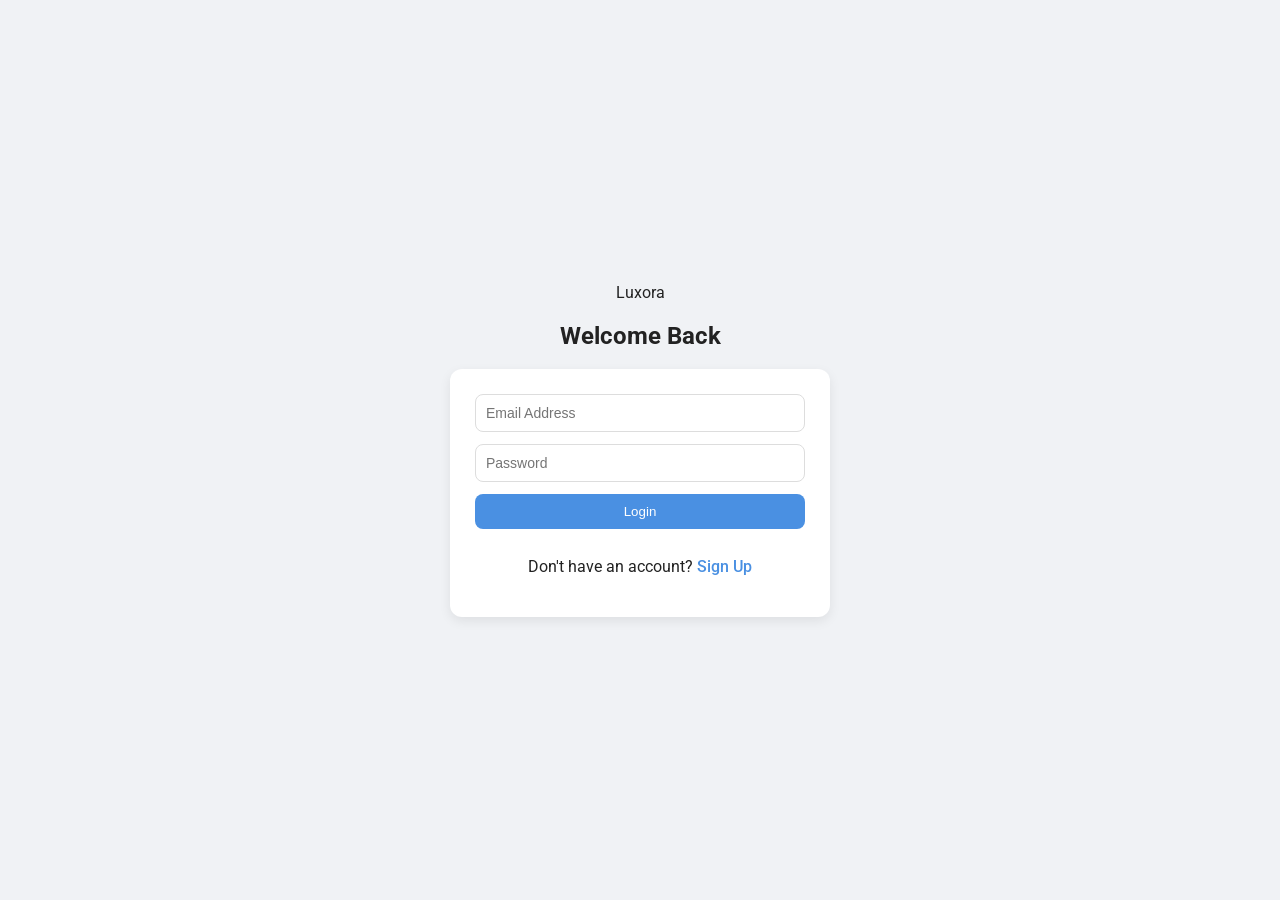
==== index.html @ 5850a87c "Add files via upload" ====
<!DOCTYPE html>
<html lang="en">
<head>
  <meta charset="UTF-8" />
  <meta name="viewport" content="width=device-width, initial-scale=1.0" />
  <title>Login • Luxora</title>
  <link rel="stylesheet" href="style.css" />
</head>
<body class="auth-body">
  <div class="auth-container">
    <div class="brand">Luxora</div>

    <h2 class="auth-heading">Welcome Back</h2>

    <div class="auth-card">
      <input type="email" id="login-email" class="auth-input" placeholder="Email Address" />
      <input type="password" id="login-password" class="auth-input" placeholder="Password" />

      <button id="login-btn" class="auth-btn">Login</button>

      <p class="auth-switch">Don't have an account? <a href="signup.html">Sign Up</a></p>
    </div>
  </div>

  <script src="app.js"></script>
</body>
</html>
---- style.css ----
/* --------------------------- */
/* --- Social Media Light Theme UI --- */
/* --------------------------- */

@import url('https://fonts.googleapis.com/css2?family=Roboto:wght@400;500;700&display=swap');

:root {
  --primary-color: #4a90e2;
  --bg-color: #f0f2f5;
  --card-bg: #fff;
  --text-color: #222;
  --secondary-text: #555;
  --border-color: #ddd;
  --shadow: 0 4px 12px rgba(0,0,0,0.08);
}

body {
  margin: 0;
  padding: 0;
  font-family: 'Roboto', sans-serif;
  background-color: var(--bg-color);
  color: var(--text-color);
}

/* ----------- Header / Navbar ----------- */
.main-header {
  background-color: var(--card-bg);
  padding: 12px 20px;
  display: flex;
  justify-content: space-between;
  align-items: center;
  box-shadow: var(--shadow);
  position: sticky;
  top: 0;
  z-index: 100;
}

.main-header .brand {
  font-weight: 700;
  font-size: 24px;
  color: var(--primary-color);
}

.main-header .user-display {
  font-weight: 500;
}

.logout-btn {
  background-color: var(--primary-color);
  color: #fff;
  padding: 8px 14px;
  border-radius: 8px;
  border: none;
  cursor: pointer;
  font-weight: 500;
}

.logout-btn:hover {
  opacity: 0.9;
}

/* ----------- Post Creation ----------- */
.post-create {
  background-color: var(--card-bg);
  width: 500px;
  margin: 20px auto;
  padding: 20px;
  border-radius: 12px;
  box-shadow: var(--shadow);
  display: flex;
  flex-direction: column;
  gap: 10px;
}

#post-text, #post-image {
  padding: 10px;
  border-radius: 8px;
  border: 1px solid var(--border-color);
  font-size: 14px;
  width: 100%;
  box-sizing: border-box;
}

.post-btn {
  background-color: var(--primary-color);
  color: #fff;
  border: none;
  padding: 10px;
  border-radius: 8px;
  cursor: pointer;
  font-weight: 500;
}

.post-btn:hover {
  opacity: 0.9;
}

/* ----------- Feed ----------- */
.posts-feed {
  width: 500px;
  margin: auto;
  display: flex;
  flex-direction: column;
  gap: 20px;
}

.post {
  background-color: var(--card-bg);
  padding: 15px;
  border-radius: 12px;
  box-shadow: var(--shadow);
}

.post img {
  width: 100%;
  border-radius: 10px;
  margin-top: 10px;
}

.post-actions {
  display: flex;
  justify-content: space-between;
  margin-top: 10px;
  font-size: 16px;
}

.like-btn {
  cursor: pointer;
  color: #e0245e;
}

.delete-btn {
  cursor: pointer;
  color: #888;
  font-weight: 500;
}

/* ----------- Search & Sorting ----------- */
.post-controls {
  width: 500px;
  margin: 10px auto;
  display: flex;
  justify-content: space-between;
  gap: 10px;
}

#search-bar {
  flex: 1;
  padding: 8px;
  border-radius: 8px;
  border: 1px solid var(--border-color);
}

#sort-select {
  padding: 8px;
  border-radius: 8px;
  border: 1px solid var(--border-color);
}

/* ----------- Auth Pages ----------- */
.auth-body {
  min-height: 100vh;
  display: flex;
  justify-content: center;
  align-items: center;
  background-color: var(--bg-color);
}

.auth-container {
  width: 380px;
  text-align: center;
}

.auth-card {
  background-color: var(--card-bg);
  padding: 25px;
  border-radius: 12px;
  box-shadow: var(--shadow);
  display: flex;
  flex-direction: column;
  gap: 12px;
}

.auth-input {
  padding: 10px;
  border-radius: 8px;
  border: 1px solid var(--border-color);
  font-size: 14px;
}

.auth-btn {
  background-color: var(--primary-color);
  color: #fff;
  padding: 10px;
  border-radius: 8px;
  border: none;
  cursor: pointer;
  font-weight: 500;
}

.auth-btn:hover {
  opacity: 0.9;
}

.auth-switch a {
  color: var(--primary-color);
  font-weight: 500;
  text-decoration: none;
}

/* ----------- Modal ----------- */
.modal {
  display: none;
  position: fixed;
  top: 0;
  left: 0;
  width: 100%;
  height: 100%;
  background: rgba(0,0,0,0.4);
  justify-content: center;
  align-items: center;
}

.modal-content {
  background-color: var(--card-bg);
  padding: 20px;
  border-radius: 12px;
  width: 350px;
  display: flex;
  flex-direction: column;
  gap: 10px;
}
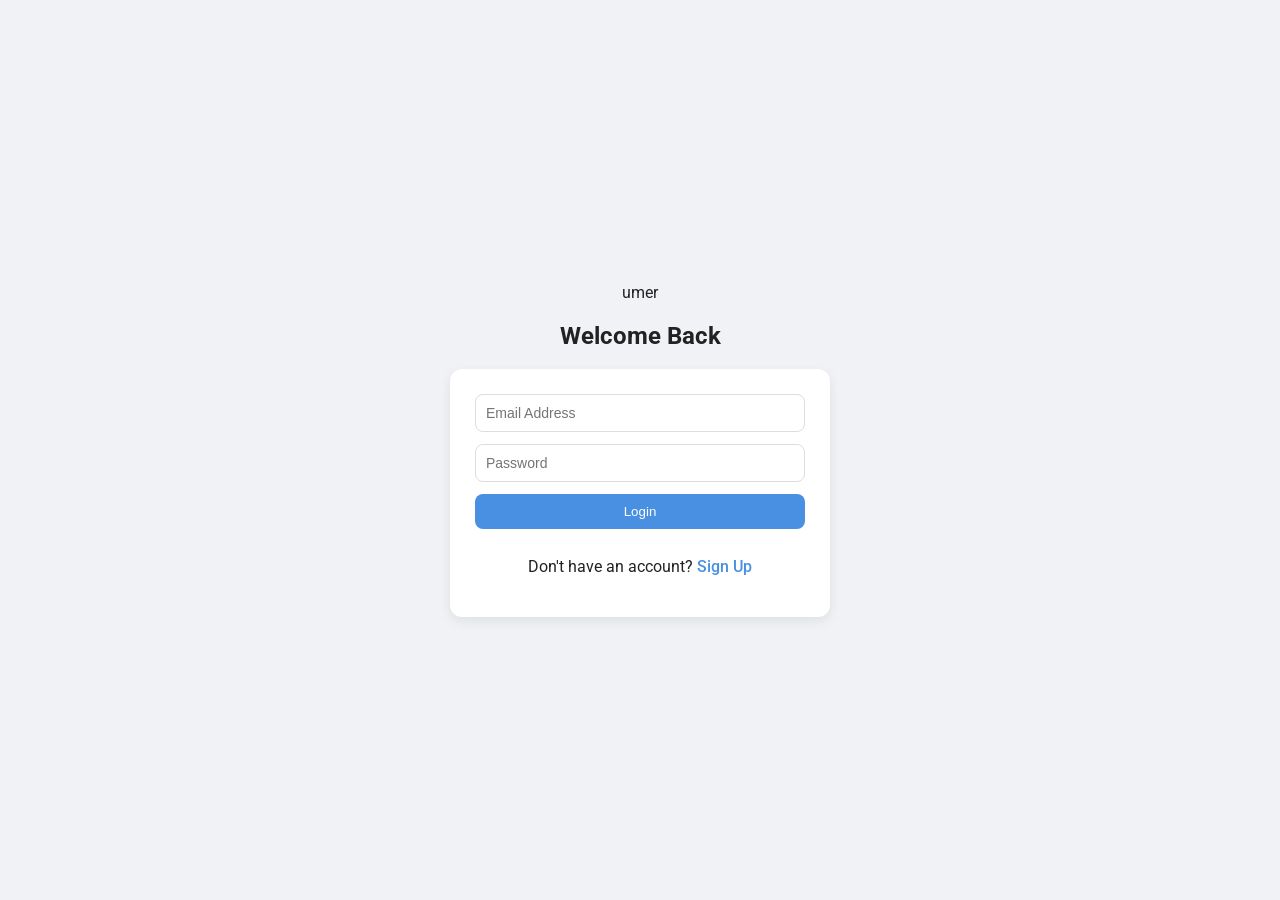
==== commit 8c5a5b1e: "change" ====
--- a/index.html
+++ b/index.html
@@ -8,7 +8,7 @@
 </head>
 <body class="auth-body">
   <div class="auth-container">
-    <div class="brand">Luxora</div>
+    <div class="brand">umer</div>
 
     <h2 class="auth-heading">Welcome Back</h2>
 
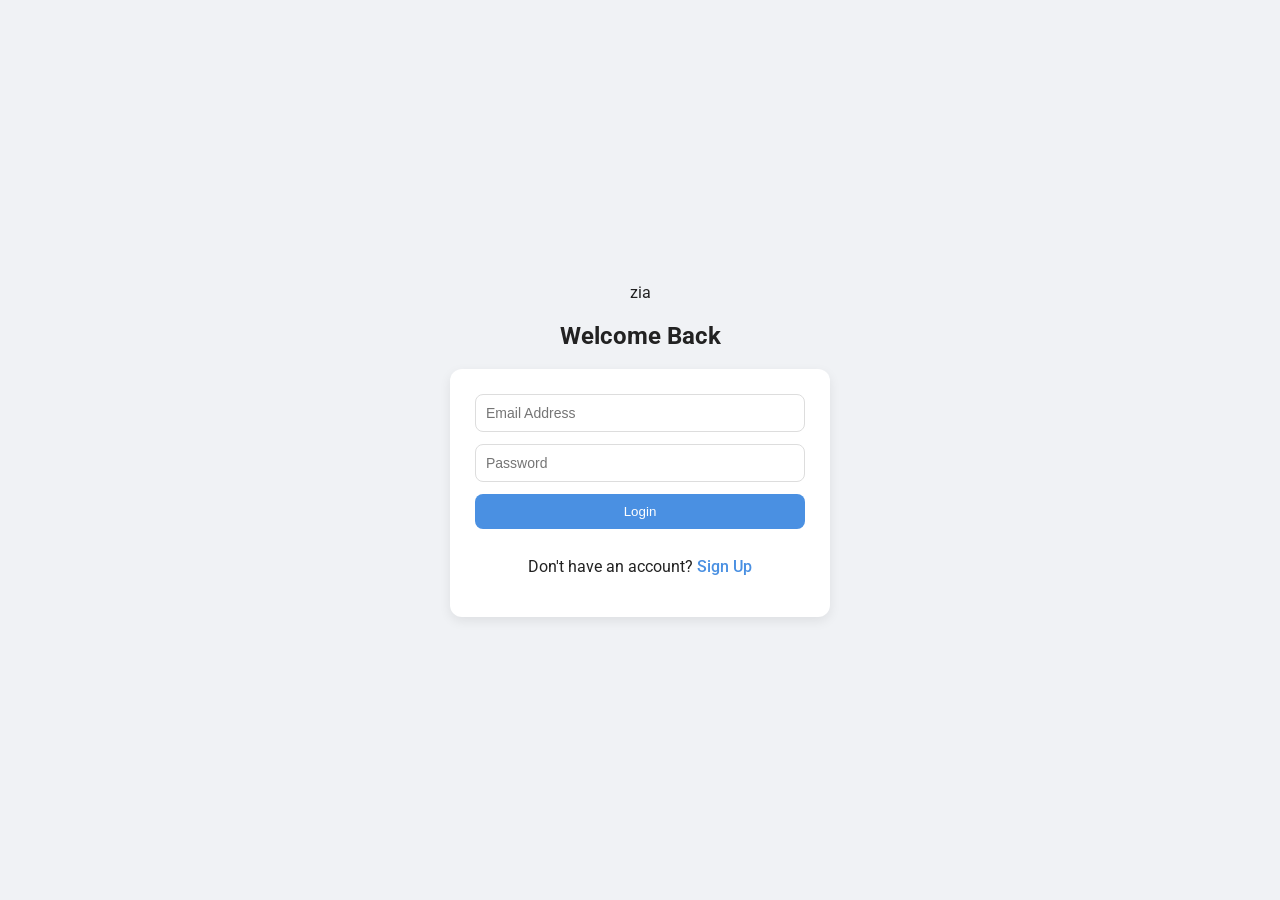
==== commit 9c596e9f: "fi" ====
--- a/index.html
+++ b/index.html
@@ -8,7 +8,7 @@
 </head>
 <body class="auth-body">
   <div class="auth-container">
-    <div class="brand">umer</div>
+    <div class="brand">zia</div>
 
     <h2 class="auth-heading">Welcome Back</h2>
 
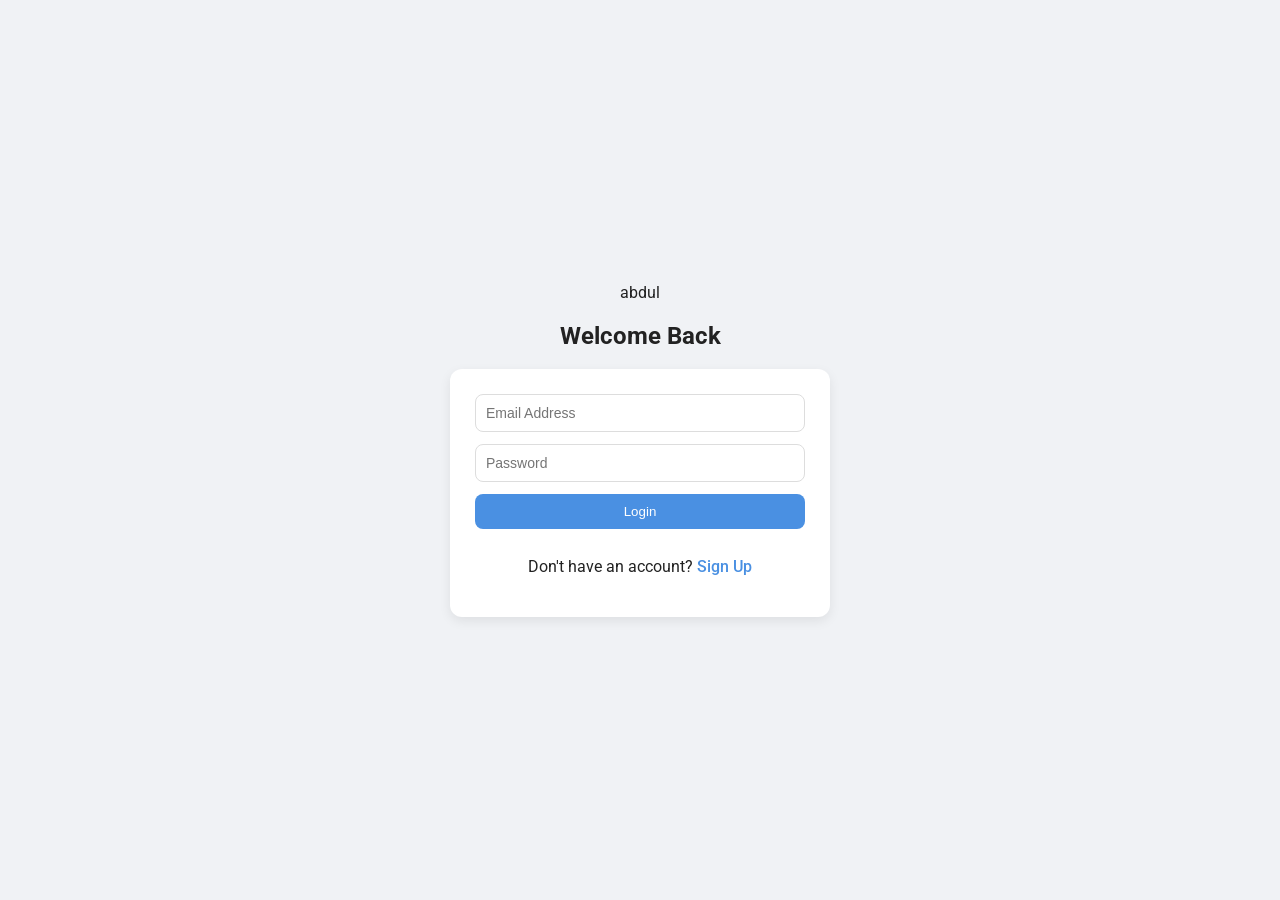
==== commit 1b67e21f: "change name" ====
--- a/index.html
+++ b/index.html
@@ -8,7 +8,7 @@
 </head>
 <body class="auth-body">
   <div class="auth-container">
-    <div class="brand">zia</div>
+    <div class="brand">abdul</div>
 
     <h2 class="auth-heading">Welcome Back</h2>
 
